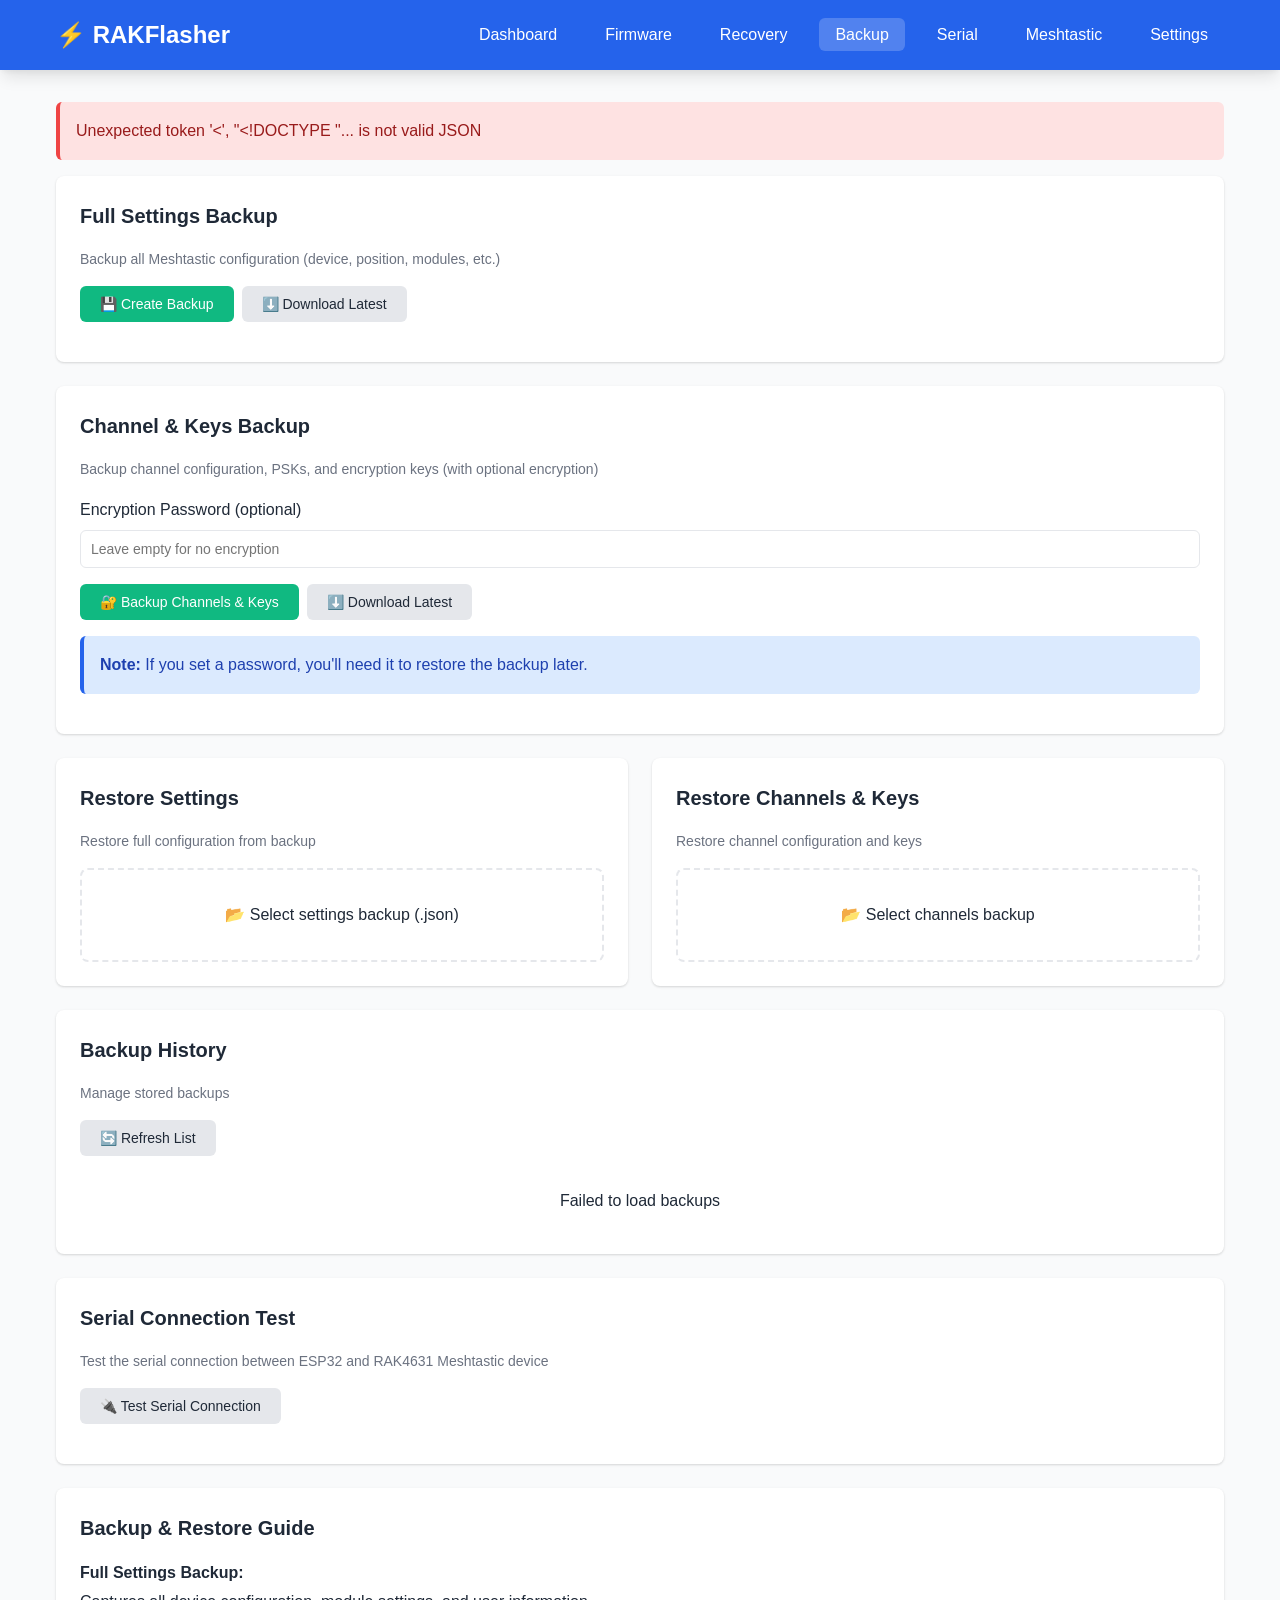
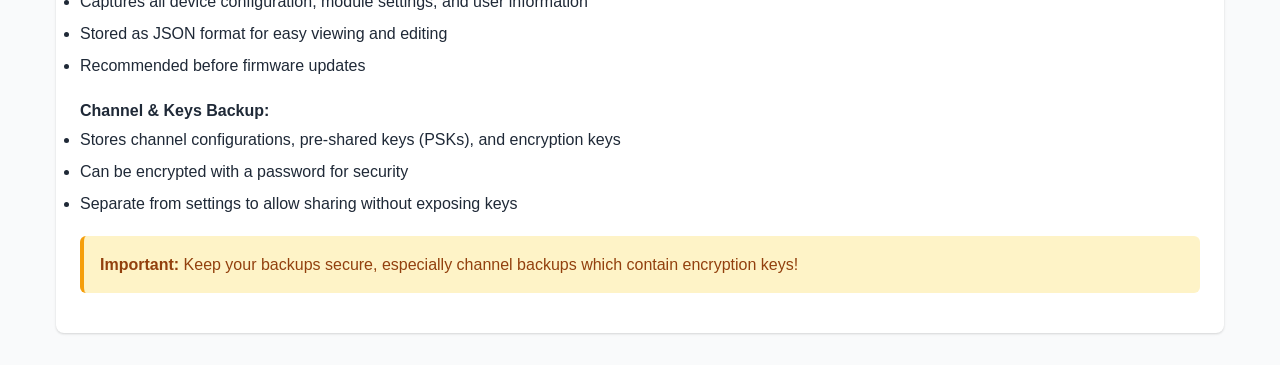
==== data/www/backup.html @ c607c843 "Initial release: ESP32-RAKFlasher v1.2.3 Remote firmware management system for RAK4631 (nRF52840) vi" ====
<!DOCTYPE html>
<html lang="en">
<head>
    <meta charset="UTF-8">
    <meta name="viewport" content="width=device-width, initial-scale=1.0">
    <title>Backup & Restore - RAKFlasher</title>
    <link rel="stylesheet" href="css/style.css">
</head>
<body>
    <header>
        <div class="header-content">
            <div class="logo">⚡ RAKFlasher</div>
            <button class="menu-toggle">☰</button>
            <nav>
                <ul>
                    <li><a href="index.html">Dashboard</a></li>
                    <li><a href="firmware.html">Firmware</a></li>
                    <li><a href="recovery.html">Recovery</a></li>
                    <li><a href="backup.html">Backup</a></li>
                    <li><a href="serial.html">Serial</a></li>
                    <li><a href="meshtastic.html">Meshtastic</a></li>
                    <li><a href="settings.html">Settings</a></li>
                </ul>
            </nav>
        </div>
    </header>

    <div class="container">
        <div id="alert-container"></div>

        <!-- Full Settings Backup -->
        <div class="card">
            <h2 class="card-title">Full Settings Backup</h2>
            <p class="card-subtitle">Backup all Meshtastic configuration (device, position, modules, etc.)</p>

            <div class="btn-group">
                <button class="btn btn-success" onclick="createSettingsBackup()">
                    💾 Create Backup
                </button>
                <button class="btn btn-secondary" onclick="downloadLatestBackup('settings')">
                    ⬇️ Download Latest
                </button>
            </div>

            <div id="settings-backup-status" class="mt-2"></div>
        </div>

        <!-- Channel & Keys Backup -->
        <div class="card">
            <h2 class="card-title">Channel & Keys Backup</h2>
            <p class="card-subtitle">Backup channel configuration, PSKs, and encryption keys (with optional encryption)</p>

            <div class="form-group">
                <label class="form-label">Encryption Password (optional)</label>
                <input type="password" id="backup-password" class="form-input"
                       placeholder="Leave empty for no encryption">
            </div>

            <div class="btn-group">
                <button class="btn btn-success" onclick="createChannelsBackup()">
                    🔐 Backup Channels & Keys
                </button>
                <button class="btn btn-secondary" onclick="downloadLatestBackup('channels')">
                    ⬇️ Download Latest
                </button>
            </div>

            <div class="alert alert-info mt-2">
                <strong>Note:</strong> If you set a password, you'll need it to restore the backup later.
            </div>
        </div>

        <!-- Restore Section -->
        <div class="grid grid-2">
            <!-- Restore Settings -->
            <div class="card">
                <h3 class="card-title">Restore Settings</h3>
                <p class="card-subtitle">Restore full configuration from backup</p>

                <div class="file-upload" onclick="document.getElementById('restore-settings-file').click()">
                    <p>📂 Select settings backup (.json)</p>
                    <input type="file" id="restore-settings-file" accept=".json"
                           onchange="handleRestoreFileSelect(event, 'settings')">
                </div>

                <div id="restore-settings-info" class="hidden mt-2">
                    <div class="alert alert-success">
                        Ready to restore: <strong id="restore-settings-filename"></strong>
                    </div>
                    <button class="btn btn-primary btn-block" onclick="restoreSettings()" id="restore-settings-btn">
                        Restore Settings
                    </button>
                </div>
            </div>

            <!-- Restore Channels -->
            <div class="card">
                <h3 class="card-title">Restore Channels & Keys</h3>
                <p class="card-subtitle">Restore channel configuration and keys</p>

                <div class="file-upload" onclick="document.getElementById('restore-channels-file').click()">
                    <p>📂 Select channels backup</p>
                    <input type="file" id="restore-channels-file"
                           onchange="handleRestoreFileSelect(event, 'channels')">
                </div>

                <div id="restore-channels-info" class="hidden mt-2">
                    <div class="form-group">
                        <label class="form-label">Decryption Password (if encrypted)</label>
                        <input type="password" id="restore-password" class="form-input">
                    </div>

                    <button class="btn btn-primary btn-block" onclick="restoreChannels()" id="restore-channels-btn">
                        Restore Channels & Keys
                    </button>
                </div>
            </div>
        </div>

        <!-- Backup History -->
        <div class="card">
            <h3 class="card-title">Backup History</h3>
            <p class="card-subtitle">Manage stored backups</p>

            <button class="btn btn-secondary mb-2" onclick="loadBackupList()">
                🔄 Refresh List
            </button>

            <div id="backup-list">
                <div class="text-center p-2">
                    <div class="spinner"></div>
                </div>
            </div>
        </div>

        <!-- Serial Connection Test -->
        <div class="card">
            <h3 class="card-title">Serial Connection Test</h3>
            <p class="card-subtitle">Test the serial connection between ESP32 and RAK4631 Meshtastic device</p>
            <div class="btn-group">
                <button class="btn btn-secondary" onclick="testSerialConnection()" id="serial-test-btn">
                    🔌 Test Serial Connection
                </button>
            </div>
            <div id="serial-test-result" class="mt-2"></div>
        </div>

        <!-- Instructions -->
        <div class="card">
            <h3 class="card-title">Backup & Restore Guide</h3>

            <h4 style="margin-top: 1rem;">Full Settings Backup:</h4>
            <ul style="line-height: 2;">
                <li>Captures all device configuration, module settings, and user information</li>
                <li>Stored as JSON format for easy viewing and editing</li>
                <li>Recommended before firmware updates</li>
            </ul>

            <h4 style="margin-top: 1rem;">Channel & Keys Backup:</h4>
            <ul style="line-height: 2;">
                <li>Stores channel configurations, pre-shared keys (PSKs), and encryption keys</li>
                <li>Can be encrypted with a password for security</li>
                <li>Separate from settings to allow sharing without exposing keys</li>
            </ul>

            <div class="alert alert-warning mt-2">
                <strong>Important:</strong> Keep your backups secure, especially channel backups which contain encryption keys!
            </div>
        </div>
    </div>

    <script src="js/app.js"></script>
    <script>
        let restoreFiles = { settings: null, channels: null };
        let backupPollInterval = null;
        let backupResumeHandled = false;    // Guard: only process completed state once
        let backupPollingActive = false;    // Guard: don't start duplicate polling
        let serialTestResumeHandled = false;
        let serialTestPollingActive = false;

        // ── Auto-resume: check for active backup operations on page load ──
        window.addEventListener('activeOperations', (e) => {
            const ops = e.detail || [];

            // Check for running backup task
            const backupOp = ops.find(op => op.type === 'backup');
            if (backupOp) {
                const statusEl = document.getElementById('settings-backup-status');
                if (backupOp.running) {
                    backupResumeHandled = false;
                    if (!backupPollingActive) {
                        backupPollingActive = true;
                        showLoading('settings-backup-status');
                        pollBackupStatus(backupOp.backupType || 'settings');
                    }
                } else if (backupOp.complete && !backupResumeHandled) {
                    backupResumeHandled = true;
                    if (backupOp.success && backupOp.filename) {
                        statusEl.innerHTML = `
                            <div class="alert alert-success">
                                Backup created: <strong>${backupOp.filename}</strong> (completed while away)
                            </div>
                        `;
                        loadBackupList();
                    } else if (backupOp.error) {
                        statusEl.innerHTML = `
                            <div class="alert alert-danger">
                                Backup failed: ${backupOp.error}
                            </div>
                        `;
                    }
                }
            }

            // Check for running serial test
            const serialOp = ops.find(op => op.type === 'serial_test');
            if (serialOp && serialOp.running && !serialTestPollingActive) {
                serialTestPollingActive = true;
                serialTestResumeHandled = false;
                const resultEl = document.getElementById('serial-test-result');
                const btn = document.getElementById('serial-test-btn');
                btn.disabled = true;
                resultEl.innerHTML = '<div class="spinner"></div><p>Serial test in progress (reconnected)...</p>';

                // Poll for completion
                const pollSerial = setInterval(async () => {
                    try {
                        const poll = await apiRequest('/api/serial/test', { silent: true });
                        if (poll.status && poll.status !== 'testing') {
                            clearInterval(pollSerial);
                            serialTestPollingActive = false;
                            serialTestResumeHandled = true;
                            btn.disabled = false;
                            // Display result (same logic as testSerialConnection)
                            let statusClass = 'alert-danger';
                            if (poll.status.startsWith('SUCCESS')) statusClass = 'alert-success';
                            else if (poll.status.startsWith('PARTIAL') || poll.status.startsWith('RX_ONLY')) statusClass = 'alert-warning';
                            resultEl.innerHTML = `<div class="alert ${statusClass}"><strong>${poll.status}</strong></div>`;
                        }
                    } catch (e) { /* keep polling */ }
                }, 500);

                setTimeout(() => { clearInterval(pollSerial); serialTestPollingActive = false; btn.disabled = false; }, 15000);
            }
        });

        // Create settings backup (async — starts task then polls)
        async function createSettingsBackup() {
            try {
                showLoading('settings-backup-status');
                await apiPost('/api/backup/settings', {});
                // Server returns immediately — now poll for completion
                pollBackupStatus('settings');
            } catch (error) {
                document.getElementById('settings-backup-status').innerHTML = '';
                showAlert('Failed to start backup: ' + error.message, 'danger');
            }
        }

        // Create channels backup (async)
        async function createChannelsBackup() {
            const password = document.getElementById('backup-password').value;
            try {
                await apiPost('/api/backup/channels', { password });
                showLoading('settings-backup-status');
                pollBackupStatus('channels');
            } catch (error) {
                showAlert('Failed to start backup: ' + error.message, 'danger');
            }
        }

        // Poll backup status until complete
        function pollBackupStatus(type) {
            const statusEl = document.getElementById('settings-backup-status');

            // Clear any existing poll
            if (backupPollInterval) clearInterval(backupPollInterval);

            backupPollInterval = setInterval(async () => {
                try {
                    const data = await apiRequest('/api/backup/status', { silent: true });

                    if (data.complete) {
                        clearInterval(backupPollInterval);
                        backupPollInterval = null;
                        backupPollingActive = false;
                        backupResumeHandled = true;

                        if (data.success) {
                            statusEl.innerHTML = `
                                <div class="alert alert-success">
                                    Backup created: <strong>${data.filename}</strong>
                                </div>
                            `;
                            showAlert('Backup created successfully!', 'success');
                            loadBackupList();
                        } else {
                            statusEl.innerHTML = '';
                            showAlert('Backup failed: ' + (data.error || 'Unknown error'), 'danger');
                        }
                    }
                } catch (e) {
                    // Polling error — keep trying
                }
            }, 1000);

            // Timeout after 45 seconds
            setTimeout(() => {
                if (backupPollInterval) {
                    clearInterval(backupPollInterval);
                    backupPollInterval = null;
                    if (statusEl.querySelector('.spinner')) {
                        statusEl.innerHTML = '';
                        showAlert('Backup timed out — check serial connection', 'danger');
                    }
                }
            }, 45000);
        }

        // Test serial connection (async: POST starts test, GET polls results)
        async function testSerialConnection() {
            const btn = document.getElementById('serial-test-btn');
            const resultEl = document.getElementById('serial-test-result');
            btn.disabled = true;
            resultEl.innerHTML = '<div class="spinner"></div><p>Testing serial connection...</p>';

            try {
                // Start the test
                const start = await apiPost('/api/serial/test', {});
                if (start.status === 'BLOCKED') {
                    resultEl.innerHTML = `<div class="alert alert-danger">${start.message}</div>`;
                    btn.disabled = false;
                    return;
                }

                // Poll for results (up to 15s)
                let data = null;
                for (let i = 0; i < 30; i++) {
                    await new Promise(r => setTimeout(r, 500));
                    const poll = await apiRequest('/api/serial/test', { silent: true });
                    if (poll.status && poll.status !== 'testing') {
                        data = poll;
                        break;
                    }
                }

                if (!data) {
                    resultEl.innerHTML = '<div class="alert alert-danger">Test timed out waiting for results</div>';
                    btn.disabled = false;
                    return;
                }

                // Determine status color
                let statusClass = 'alert-danger';
                if (data.status && data.status.startsWith('SUCCESS')) {
                    statusClass = 'alert-success';
                } else if (data.status && (data.status.startsWith('PARTIAL') || data.status.startsWith('RX_ONLY'))) {
                    statusClass = 'alert-warning';
                }

                let html = `
                    <div class="alert ${statusClass}">
                        <strong>${data.status}</strong>
                    </div>
                    <table class="table" style="margin-top: 0.5rem;">
                        <tr><td>TX Pin</td><td>GPIO${data.tx_pin}</td></tr>
                        <tr><td>RX Pin</td><td>GPIO${data.rx_pin}</td></tr>
                        <tr><td>RX Pin State</td><td>${data.rx_pin_idle || '?'} ${data.rx_pin_toggles > 0 ? '(' + data.rx_pin_toggles + ' toggles in 50ms)' : '(no activity)'}</td></tr>
                        <tr><td>Baud Rate</td><td>${data.baud}${data.original_baud && data.baud != data.original_baud ? ' (was ' + data.original_baud + ')' : ''}</td></tr>
                        <tr><td>Detected Protocol</td><td>${data.detected_protocol || 'Unknown'}</td></tr>
                        <tr><td>Passive RX</td><td>${data.drained + data.passive_received} bytes</td></tr>
                `;

                if (data.baud_scan) {
                    html += `<tr><td>Baud Scan</td><td style="font-family:monospace;font-size:0.8rem;">${data.baud_scan}</td></tr>`;
                    if (data.baud_scan_best) {
                        html += `<tr><td>Best Baud</td><td>${data.baud_scan_best}</td></tr>`;
                    }
                }

                html += `
                        <tr><td>Bytes Sent (probe)</td><td>${data.sent_bytes} (${data.attempts} attempt${data.attempts > 1 ? 's' : ''})</td></tr>
                        <tr><td>Response Bytes</td><td>${data.received_bytes}</td></tr>
                        <tr><td>Meshtastic Frame</td><td>${data.got_frame_header ? 'Yes' : 'No'}</td></tr>
                `;

                const mono = 'style="font-family:monospace;font-size:0.7rem;word-break:break-all;"';
                if (data.drain_sample) html += `<tr><td>Drain Sample</td><td ${mono}>${data.drain_sample}</td></tr>`;
                if (data.passive_sample) html += `<tr><td>Passive Sample</td><td ${mono}>${data.passive_sample}</td></tr>`;
                if (data.response_hex) html += `<tr><td>Response Data</td><td ${mono}>${data.response_hex}</td></tr>`;

                html += '</table>';
                resultEl.innerHTML = html;
            } catch (error) {
                resultEl.innerHTML = `<div class="alert alert-danger">Test failed: ${error.message}</div>`;
            } finally {
                btn.disabled = false;
            }
        }

        // Download latest backup
        async function downloadLatestBackup(type) {
            window.location.href = `/api/backup/${type}/download`;
        }

        // Handle restore file selection
        function handleRestoreFileSelect(event, type) {
            const file = event.target.files[0];
            if (!file) return;

            restoreFiles[type] = file;
            document.getElementById(`restore-${type}-filename`).textContent = file.name;
            document.getElementById(`restore-${type}-info`).classList.remove('hidden');
        }

        // Restore settings
        async function restoreSettings() {
            if (!restoreFiles.settings) return;

            const btn = document.getElementById('restore-settings-btn');
            btn.disabled = true;

            try {
                const formData = new FormData();
                formData.append('backup', restoreFiles.settings);

                await fetch('/api/backup/settings/restore', {
                    method: 'POST',
                    body: formData
                });

                showAlert('Settings restored successfully!', 'success');
            } catch (error) {
                showAlert('Restore failed: ' + error.message, 'danger');
            } finally {
                btn.disabled = false;
            }
        }

        // Restore channels
        async function restoreChannels() {
            if (!restoreFiles.channels) return;

            const btn = document.getElementById('restore-channels-btn');
            const password = document.getElementById('restore-password').value;
            btn.disabled = true;

            try {
                const formData = new FormData();
                formData.append('backup', restoreFiles.channels);
                formData.append('password', password);

                await fetch('/api/backup/channels/restore', {
                    method: 'POST',
                    body: formData
                });

                showAlert('Channels restored successfully!', 'success');
            } catch (error) {
                showAlert('Restore failed: ' + error.message, 'danger');
            } finally {
                btn.disabled = false;
            }
        }

        // Load backup list
        async function loadBackupList() {
            const container = document.getElementById('backup-list');
            showLoading('backup-list');

            try {
                const data = await apiRequest('/api/backup/list');

                if (data.backups.length === 0) {
                    container.innerHTML = '<p class="text-center p-2">No backups found</p>';
                    return;
                }

                let html = '<table class="table"><thead><tr><th>Type</th><th>Filename</th><th>Size</th><th>Actions</th></tr></thead><tbody>';

                data.backups.forEach(backup => {
                    html += `
                        <tr>
                            <td><span class="status ${backup.type === 'settings' ? 'status-connected' : 'status-processing'}">${backup.type}</span></td>
                            <td>${backup.filename}</td>
                            <td>${formatBytes(backup.size)}</td>
                            <td>
                                <button class="btn btn-secondary" style="padding: 0.25rem 0.75rem; font-size: 0.75rem;"
                                        onclick="deleteBackup('${backup.filename}')">Delete</button>
                            </td>
                        </tr>
                    `;
                });

                html += '</tbody></table>';
                container.innerHTML = html;
            } catch (error) {
                container.innerHTML = '<p class="text-center p-2">Failed to load backups</p>';
            }
        }

        // Delete backup
        async function deleteBackup(filename) {
            if (!confirm(`Delete backup: ${filename}?`)) return;

            try {
                await apiRequest(`/api/backup/delete?filename=${filename}`, { method: 'DELETE' });
                showAlert('Backup deleted', 'success');
                loadBackupList();
            } catch (error) {
                showAlert('Delete failed: ' + error.message, 'danger');
            }
        }

        // Load backup list on page load
        loadBackupList();
    </script>
</body>
</html>
---- data/www/css/style.css ----
/**
 * ESP32-RAKFlasher WebUI Stylesheet
 * Responsive design for all screen sizes
 */

:root {
    --primary-color: #2563eb;
    --primary-dark: #1e40af;
    --secondary-color: #10b981;
    --danger-color: #ef4444;
    --warning-color: #f59e0b;
    --bg-color: #f9fafb;
    --card-bg: #ffffff;
    --text-color: #1f2937;
    --text-secondary: #6b7280;
    --border-color: #e5e7eb;
    --shadow: 0 1px 3px 0 rgba(0, 0, 0, 0.1), 0 1px 2px 0 rgba(0, 0, 0, 0.06);
    --shadow-lg: 0 10px 15px -3px rgba(0, 0, 0, 0.1), 0 4px 6px -2px rgba(0, 0, 0, 0.05);
}

* {
    margin: 0;
    padding: 0;
    box-sizing: border-box;
}

body {
    font-family: -apple-system, BlinkMacSystemFont, 'Segoe UI', Roboto, 'Helvetica Neue', Arial, sans-serif;
    background-color: var(--bg-color);
    color: var(--text-color);
    line-height: 1.6;
}

/* Header & Navigation */
header {
    background-color: var(--primary-color);
    color: white;
    padding: 1rem 0;
    box-shadow: var(--shadow-lg);
    position: sticky;
    top: 0;
    z-index: 100;
}

.header-content {
    max-width: 1200px;
    margin: 0 auto;
    padding: 0 1rem;
    display: flex;
    justify-content: space-between;
    align-items: center;
}

.logo {
    font-size: 1.5rem;
    font-weight: 700;
}

nav ul {
    list-style: none;
    display: flex;
    gap: 1rem;
    flex-wrap: wrap;
}

nav a {
    color: white;
    text-decoration: none;
    padding: 0.5rem 1rem;
    border-radius: 0.375rem;
    transition: background-color 0.2s;
}

nav a:hover, nav a.active {
    background-color: rgba(255, 255, 255, 0.2);
}

/* Mobile menu toggle */
.menu-toggle {
    display: none;
    background: none;
    border: none;
    color: white;
    font-size: 1.5rem;
    cursor: pointer;
}

@media (max-width: 768px) {
    .menu-toggle {
        display: block;
    }

    nav {
        position: absolute;
        top: 100%;
        left: 0;
        right: 0;
        background-color: var(--primary-color);
        display: none;
        padding: 1rem;
    }

    nav.active {
        display: block;
    }

    nav ul {
        flex-direction: column;
        gap: 0.5rem;
    }
}

/* Main Container */
.container {
    max-width: 1200px;
    margin: 2rem auto;
    padding: 0 1rem;
}

/* Cards */
.card {
    background-color: var(--card-bg);
    border-radius: 0.5rem;
    padding: 1.5rem;
    margin-bottom: 1.5rem;
    box-shadow: var(--shadow);
}

.card-title {
    font-size: 1.25rem;
    font-weight: 600;
    margin-bottom: 1rem;
    color: var(--text-color);
}

.card-subtitle {
    font-size: 0.875rem;
    color: var(--text-secondary);
    margin-bottom: 1rem;
}

/* Grid Layout */
.grid {
    display: grid;
    gap: 1.5rem;
}

.grid-2 {
    grid-template-columns: repeat(auto-fit, minmax(300px, 1fr));
}

.grid-3 {
    grid-template-columns: repeat(auto-fit, minmax(250px, 1fr));
}

/* Status Badge */
.status {
    display: inline-block;
    padding: 0.25rem 0.75rem;
    border-radius: 9999px;
    font-size: 0.875rem;
    font-weight: 500;
}

.status-connected {
    background-color: #d1fae5;
    color: #065f46;
}

.status-disconnected {
    background-color: #fee2e2;
    color: #991b1b;
}

.status-processing {
    background-color: #fef3c7;
    color: #92400e;
}

/* Buttons */
.btn {
    display: inline-block;
    padding: 0.625rem 1.25rem;
    font-size: 0.875rem;
    font-weight: 500;
    border-radius: 0.375rem;
    border: none;
    cursor: pointer;
    transition: all 0.2s;
    text-decoration: none;
    text-align: center;
}

.btn:disabled {
    opacity: 0.5;
    cursor: not-allowed;
}

.btn-primary {
    background-color: var(--primary-color);
    color: white;
}

.btn-primary:hover:not(:disabled) {
    background-color: var(--primary-dark);
}

.btn-success {
    background-color: var(--secondary-color);
    color: white;
}

.btn-success:hover:not(:disabled) {
    background-color: #059669;
}

.btn-danger {
    background-color: var(--danger-color);
    color: white;
}

.btn-danger:hover:not(:disabled) {
    background-color: #dc2626;
}

.btn-secondary {
    background-color: #e5e7eb;
    color: var(--text-color);
}

.btn-secondary:hover:not(:disabled) {
    background-color: #d1d5db;
}

.btn-block {
    width: 100%;
    display: block;
}

.btn-group {
    display: flex;
    gap: 0.5rem;
    flex-wrap: wrap;
}

/* Forms */
.form-group {
    margin-bottom: 1rem;
}

.form-label {
    display: block;
    font-weight: 500;
    margin-bottom: 0.5rem;
    color: var(--text-color);
}

.form-input,
.form-select,
.form-textarea {
    width: 100%;
    padding: 0.625rem;
    border: 1px solid var(--border-color);
    border-radius: 0.375rem;
    font-size: 0.875rem;
    transition: border-color 0.2s;
}

.form-input:focus,
.form-select:focus,
.form-textarea:focus {
    outline: none;
    border-color: var(--primary-color);
    box-shadow: 0 0 0 3px rgba(37, 99, 235, 0.1);
}

.form-textarea {
    resize: vertical;
    min-height: 100px;
}

.form-check {
    display: flex;
    align-items: center;
    gap: 0.5rem;
}

.form-check input[type="checkbox"] {
    width: 1.25rem;
    height: 1.25rem;
    cursor: pointer;
}

.file-upload {
    border: 2px dashed var(--border-color);
    border-radius: 0.5rem;
    padding: 2rem;
    text-align: center;
    transition: all 0.2s;
    cursor: pointer;
}

.file-upload:hover {
    border-color: var(--primary-color);
    background-color: rgba(37, 99, 235, 0.05);
}

.file-upload input[type="file"] {
    display: none;
}

/* Progress Bar */
.progress,
.progress-bar {
    position: relative;
    width: 100%;
    height: 1.5rem;
    background-color: #e5e7eb;
    border-radius: 0.375rem;
    overflow: hidden;
    margin: 1rem 0;
}

.progress-bar > .progress-fill,
.progress > .progress-bar {
    position: absolute;
    top: 0;
    left: 0;
    height: 100%;
    background-color: var(--primary-color);
    transition: width 0.3s ease;
    border-radius: 0.375rem;
}

/* Percentage text overlay — always centered across full bar width */
.progress-bar::after,
.progress::after {
    content: attr(data-label);
    position: absolute;
    top: 0;
    left: 0;
    right: 0;
    bottom: 0;
    display: flex;
    align-items: center;
    justify-content: center;
    color: white;
    font-size: 0.75rem;
    font-weight: 600;
    z-index: 1;
    text-shadow: 0 0 3px rgba(0,0,0,0.4);
    pointer-events: none;
}

/* Stats Display */
.stats {
    display: grid;
    grid-template-columns: repeat(auto-fit, minmax(150px, 1fr));
    gap: 1rem;
}

.stat-item {
    text-align: center;
    padding: 1rem;
    background-color: var(--bg-color);
    border-radius: 0.375rem;
}

.stat-value {
    font-size: 1.875rem;
    font-weight: 700;
    color: var(--primary-color);
}

.stat-label {
    font-size: 0.875rem;
    color: var(--text-secondary);
    margin-top: 0.25rem;
}

/* Terminal/Console */
.terminal {
    background-color: #1f2937;
    color: #10b981;
    padding: 1rem;
    border-radius: 0.375rem;
    font-family: 'Courier New', monospace;
    font-size: 0.875rem;
    max-height: 400px;
    overflow-y: auto;
    margin: 1rem 0;
}

.terminal-line {
    margin-bottom: 0.25rem;
}

/* Table */
.table {
    width: 100%;
    border-collapse: collapse;
    margin: 1rem 0;
}

.table th,
.table td {
    padding: 0.75rem;
    text-align: left;
    border-bottom: 1px solid var(--border-color);
}

.table th {
    background-color: var(--bg-color);
    font-weight: 600;
    color: var(--text-color);
}

.table tbody tr:hover {
    background-color: var(--bg-color);
}

@media (max-width: 768px) {
    .table {
        font-size: 0.875rem;
    }

    .table th,
    .table td {
        padding: 0.5rem;
    }
}

/* Alerts */
.alert {
    padding: 1rem;
    border-radius: 0.375rem;
    margin-bottom: 1rem;
    border-left: 4px solid;
}

.alert-info {
    background-color: #dbeafe;
    border-color: var(--primary-color);
    color: #1e40af;
}

.alert-success {
    background-color: #d1fae5;
    border-color: var(--secondary-color);
    color: #065f46;
}

.alert-warning {
    background-color: #fef3c7;
    border-color: var(--warning-color);
    color: #92400e;
}

.alert-danger {
    background-color: #fee2e2;
    border-color: var(--danger-color);
    color: #991b1b;
}

/* Loading Spinner */
.spinner {
    border: 3px solid rgba(0, 0, 0, 0.1);
    border-left-color: var(--primary-color);
    border-radius: 50%;
    width: 2rem;
    height: 2rem;
    animation: spin 1s linear infinite;
    margin: 0 auto;
}

@keyframes spin {
    to { transform: rotate(360deg); }
}

/* Utilities */
.text-center { text-align: center; }
.text-right { text-align: right; }
.mt-1 { margin-top: 0.5rem; }
.mt-2 { margin-top: 1rem; }
.mb-1 { margin-bottom: 0.5rem; }
.mb-2 { margin-bottom: 1rem; }
.p-1 { padding: 0.5rem; }
.p-2 { padding: 1rem; }
.hidden { display: none; }
.flex { display: flex; }
.justify-between { justify-content: space-between; }
.items-center { align-items: center; }
.gap-1 { gap: 0.5rem; }
.gap-2 { gap: 1rem; }

/* Responsive adjustments */
@media (max-width: 640px) {
    .container {
        padding: 0 0.5rem;
    }

    .card {
        padding: 1rem;
    }

    .btn {
        padding: 0.5rem 1rem;
    }

    .stats {
        grid-template-columns: repeat(2, 1fr);
    }
}
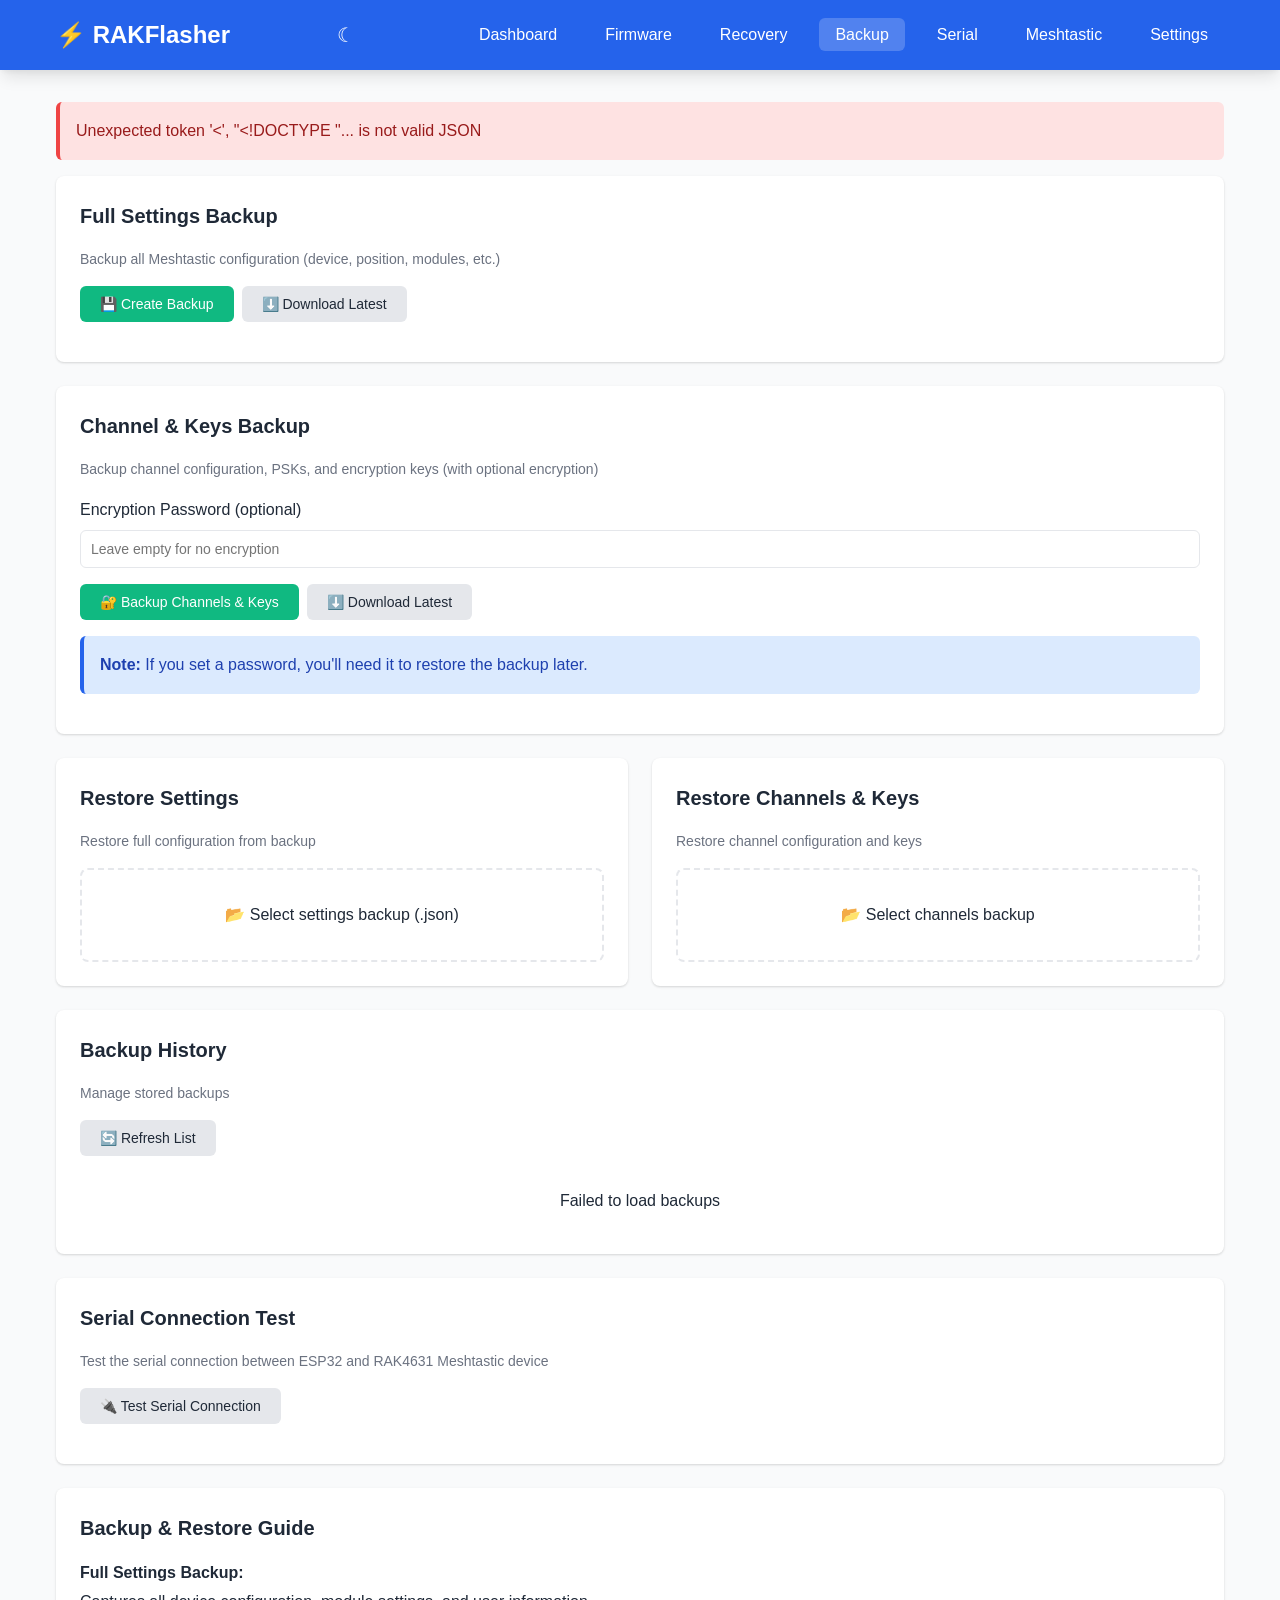
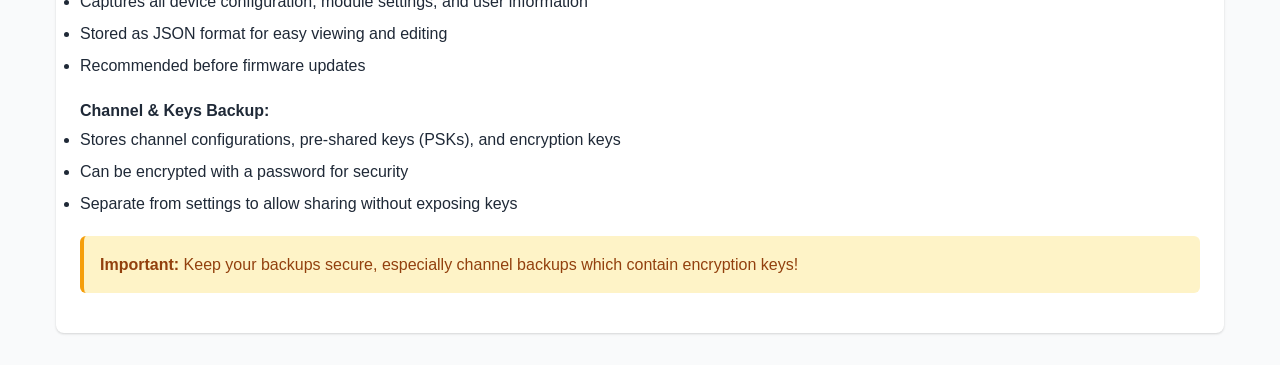
==== commit 9b0374a3: "Add dark mode toggle to WebUI - CSS variable-based dark theme with html.dark class - Toggle button (" ====
--- a/data/www/backup.html
+++ b/data/www/backup.html
@@ -5,6 +5,7 @@
     <meta name="viewport" content="width=device-width, initial-scale=1.0">
     <title>Backup & Restore - RAKFlasher</title>
     <link rel="stylesheet" href="css/style.css">
+    <script>if(localStorage.getItem('theme')==='dark')document.documentElement.classList.add('dark')</script>
 </head>
 <body>
     <header>
--- a/data/www/css/style.css
+++ b/data/www/css/style.css
@@ -16,6 +16,31 @@
     --border-color: #e5e7eb;
     --shadow: 0 1px 3px 0 rgba(0, 0, 0, 0.1), 0 1px 2px 0 rgba(0, 0, 0, 0.06);
     --shadow-lg: 0 10px 15px -3px rgba(0, 0, 0, 0.1), 0 4px 6px -2px rgba(0, 0, 0, 0.05);
+    --input-bg: #ffffff;
+    --header-bg: var(--primary-color);
+    --progress-bg: #e5e7eb;
+    --btn-secondary-bg: #e5e7eb;
+    --btn-secondary-hover: #d1d5db;
+}
+
+html.dark {
+    --primary-color: #3b82f6;
+    --primary-dark: #2563eb;
+    --secondary-color: #34d399;
+    --danger-color: #f87171;
+    --warning-color: #fbbf24;
+    --bg-color: #111827;
+    --card-bg: #1f2937;
+    --text-color: #f3f4f6;
+    --text-secondary: #9ca3af;
+    --border-color: #374151;
+    --shadow: 0 1px 3px 0 rgba(0, 0, 0, 0.4), 0 1px 2px 0 rgba(0, 0, 0, 0.3);
+    --shadow-lg: 0 10px 15px -3px rgba(0, 0, 0, 0.4), 0 4px 6px -2px rgba(0, 0, 0, 0.3);
+    --input-bg: #374151;
+    --header-bg: #1e3a5f;
+    --progress-bg: #374151;
+    --btn-secondary-bg: #374151;
+    --btn-secondary-hover: #4b5563;
 }
 
 * {
@@ -33,7 +58,7 @@
 
 /* Header & Navigation */
 header {
-    background-color: var(--primary-color);
+    background-color: var(--header-bg);
     color: white;
     padding: 1rem 0;
     box-shadow: var(--shadow-lg);
@@ -95,7 +120,7 @@
         top: 100%;
         left: 0;
         right: 0;
-        background-color: var(--primary-color);
+        background-color: var(--header-bg);
         display: none;
         padding: 1rem;
     }
@@ -177,6 +202,21 @@
     color: #92400e;
 }
 
+html.dark .status-connected {
+    background-color: #064e3b;
+    color: #6ee7b7;
+}
+
+html.dark .status-disconnected {
+    background-color: #7f1d1d;
+    color: #fca5a5;
+}
+
+html.dark .status-processing {
+    background-color: #78350f;
+    color: #fde68a;
+}
+
 /* Buttons */
 .btn {
     display: inline-block;
@@ -224,12 +264,12 @@
 }
 
 .btn-secondary {
-    background-color: #e5e7eb;
+    background-color: var(--btn-secondary-bg);
     color: var(--text-color);
 }
 
 .btn-secondary:hover:not(:disabled) {
-    background-color: #d1d5db;
+    background-color: var(--btn-secondary-hover);
 }
 
 .btn-block {
@@ -264,6 +304,8 @@
     border-radius: 0.375rem;
     font-size: 0.875rem;
     transition: border-color 0.2s;
+    background-color: var(--input-bg);
+    color: var(--text-color);
 }
 
 .form-input:focus,
@@ -315,7 +357,7 @@
     position: relative;
     width: 100%;
     height: 1.5rem;
-    background-color: #e5e7eb;
+    background-color: var(--progress-bg);
     border-radius: 0.375rem;
     overflow: hidden;
     margin: 1rem 0;
@@ -460,6 +502,26 @@
     background-color: #fee2e2;
     border-color: var(--danger-color);
     color: #991b1b;
+}
+
+html.dark .alert-info {
+    background-color: #1e3a5f;
+    color: #93c5fd;
+}
+
+html.dark .alert-success {
+    background-color: #064e3b;
+    color: #6ee7b7;
+}
+
+html.dark .alert-warning {
+    background-color: #78350f;
+    color: #fde68a;
+}
+
+html.dark .alert-danger {
+    background-color: #7f1d1d;
+    color: #fca5a5;
 }
 
 /* Loading Spinner */
@@ -493,6 +555,45 @@
 .gap-1 { gap: 0.5rem; }
 .gap-2 { gap: 1rem; }
 
+/* Dark Mode Toggle */
+.theme-toggle {
+    background: none;
+    border: none;
+    color: white;
+    font-size: 1.25rem;
+    cursor: pointer;
+    padding: 0.25rem 0.5rem;
+    border-radius: 0.375rem;
+    transition: background-color 0.2s;
+    line-height: 1;
+}
+
+.theme-toggle:hover {
+    background-color: rgba(255, 255, 255, 0.2);
+}
+
+/* Dark mode table header */
+html.dark .table th {
+    background-color: #374151;
+}
+
+/* Dark mode file upload */
+html.dark .file-upload:hover {
+    border-color: var(--primary-color);
+    background-color: rgba(59, 130, 246, 0.1);
+}
+
+/* Dark mode terminal — already dark, just tweak slightly */
+html.dark .terminal {
+    background-color: #0f172a;
+}
+
+/* Dark mode spinner */
+html.dark .spinner {
+    border-color: rgba(255, 255, 255, 0.1);
+    border-left-color: var(--primary-color);
+}
+
 /* Responsive adjustments */
 @media (max-width: 640px) {
     .container {
